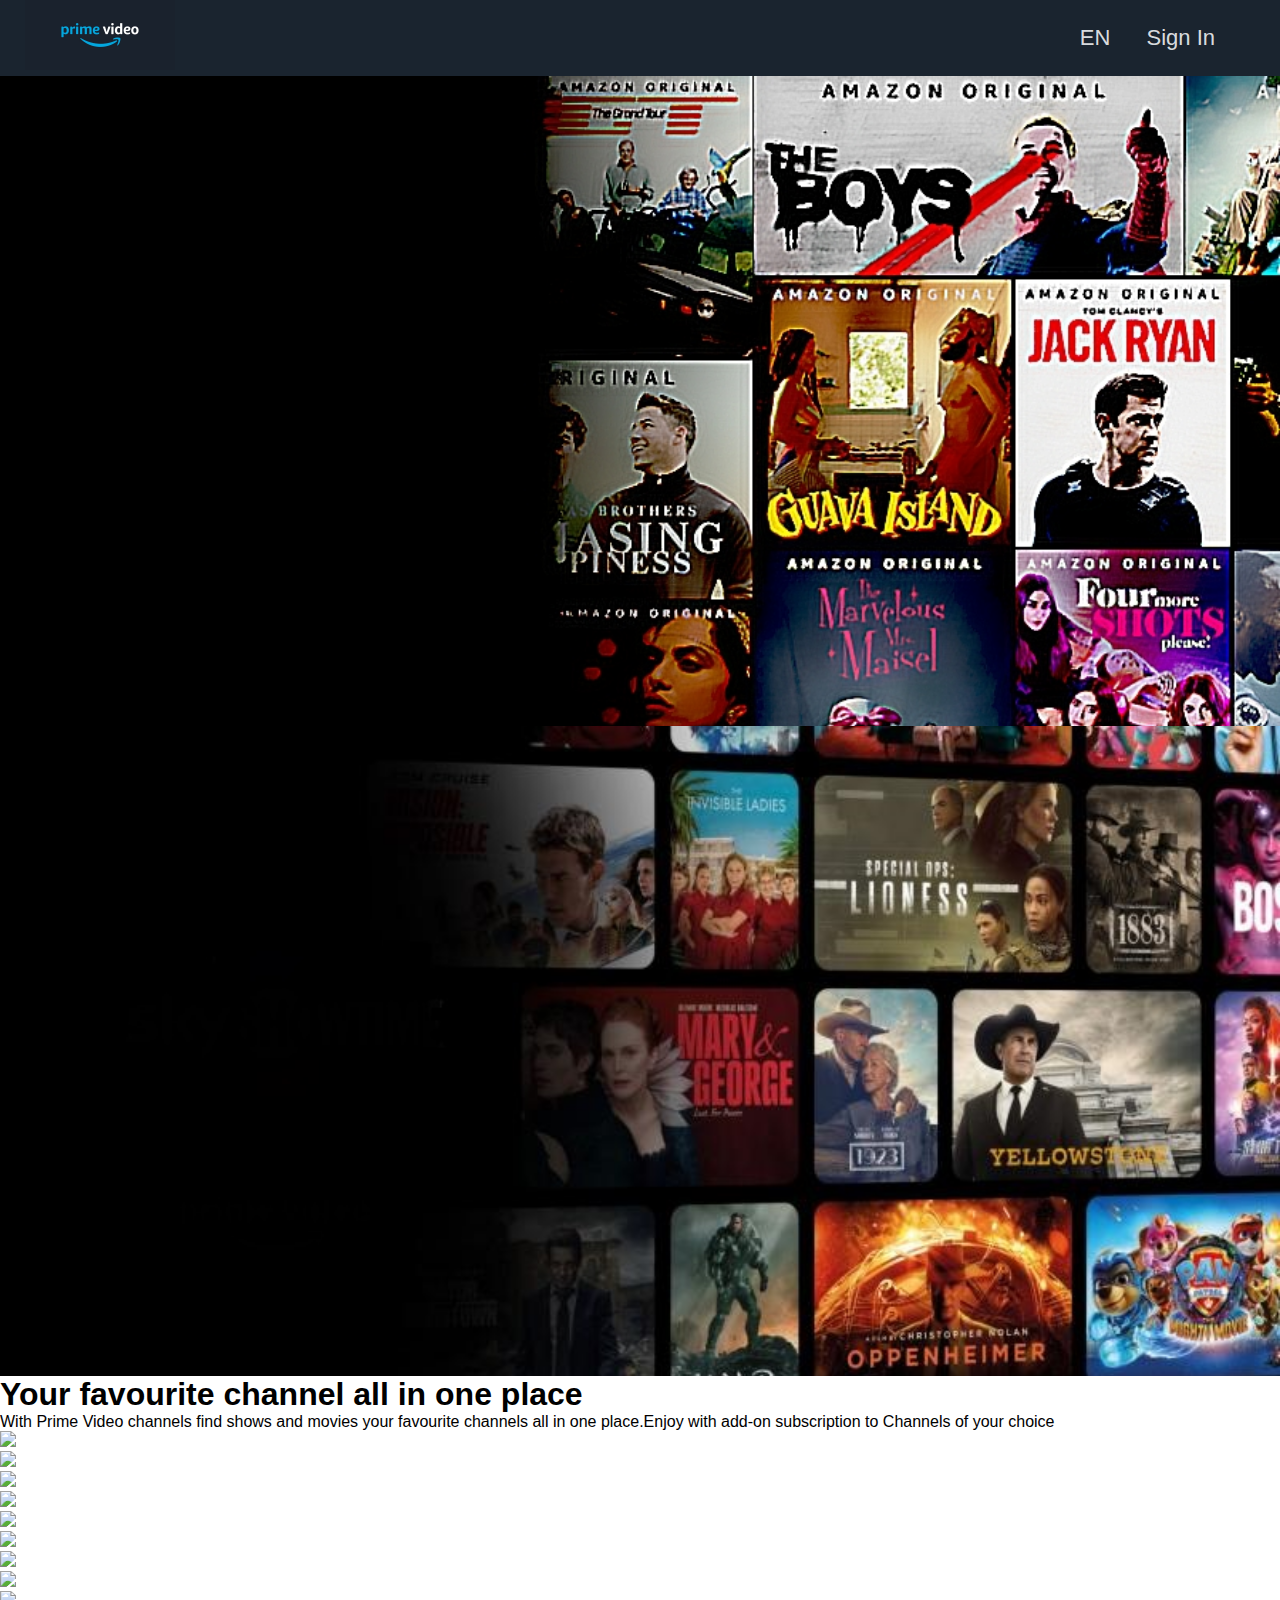
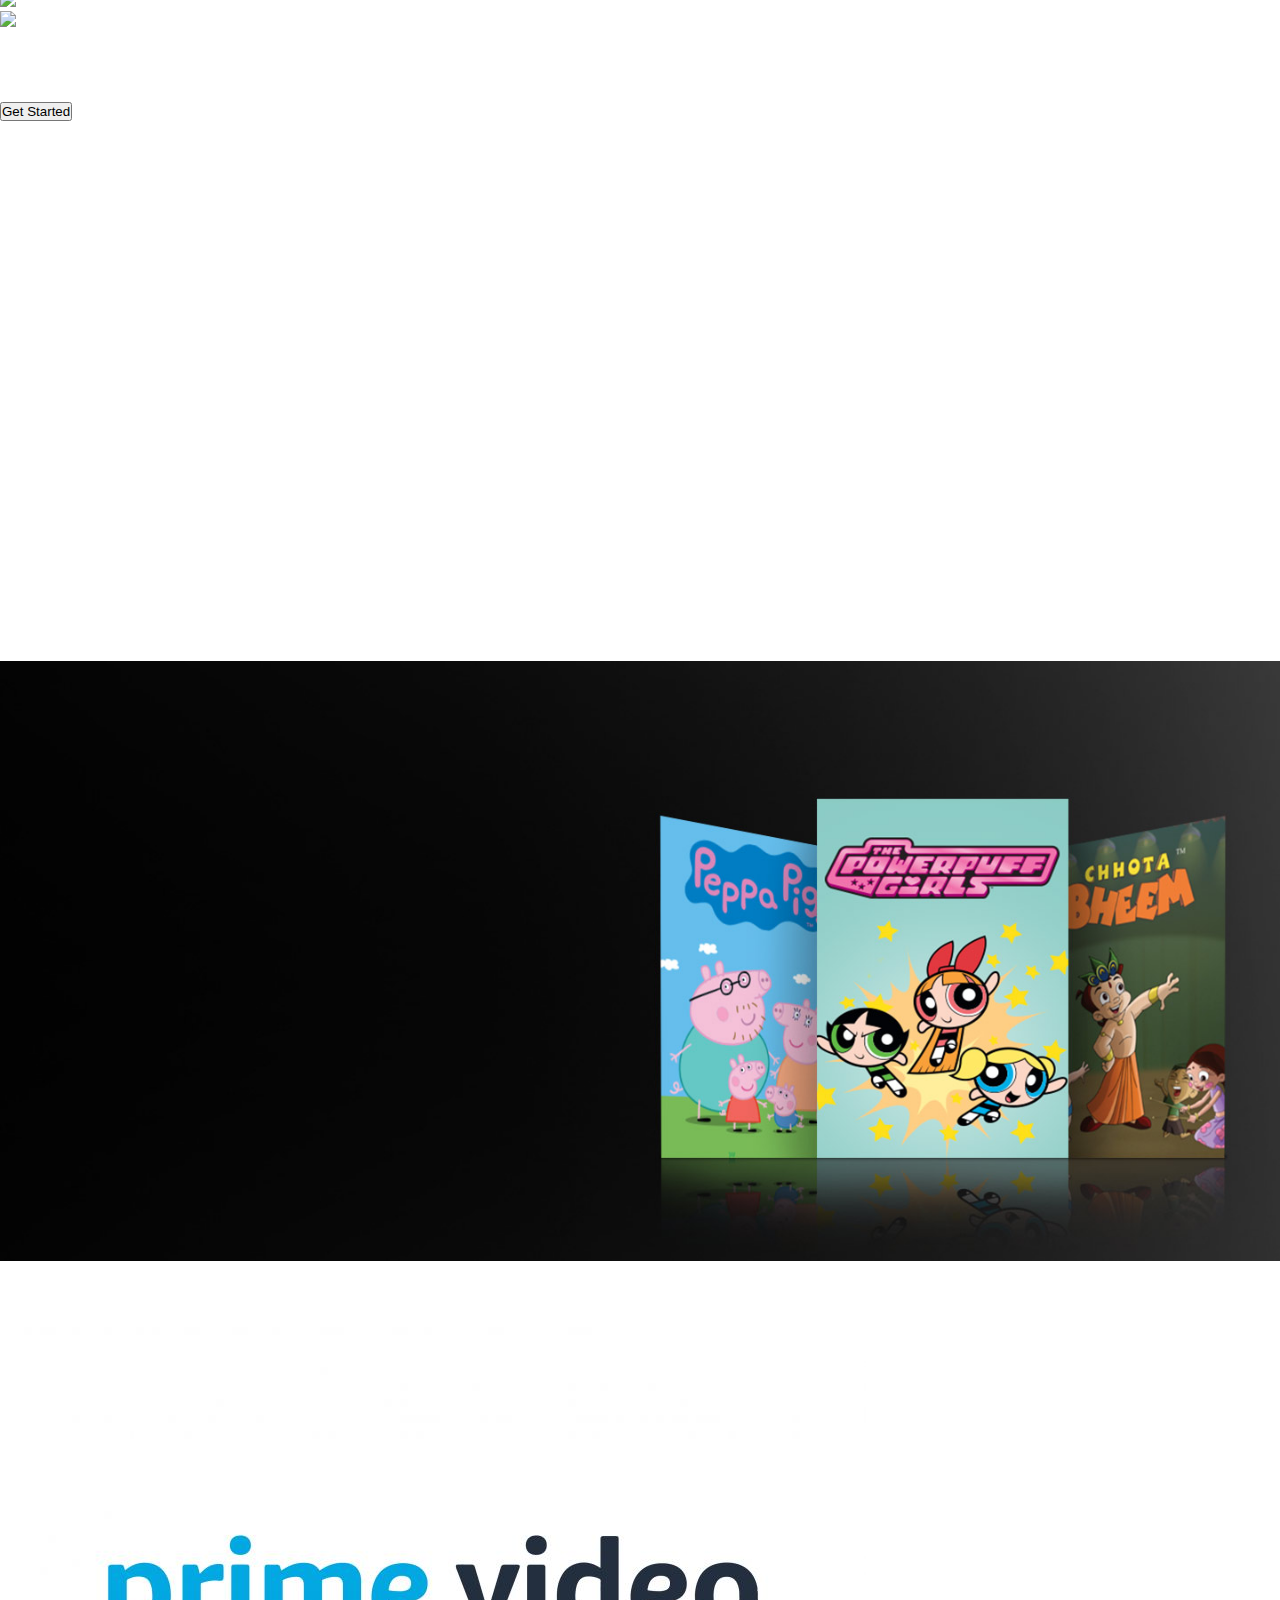
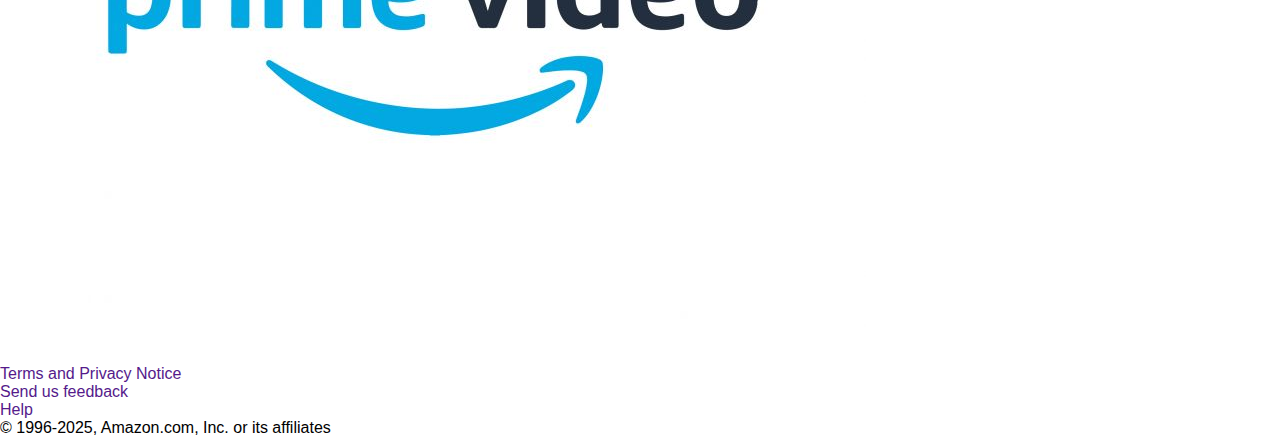
==== index.html @ 1aebb7d3 "first" ====
<!DOCTYPE html>
<html lang="en">
<head>
    <meta charset="UTF-8">
    <meta name="viewport" content="width=device-width, initial-scale=1.0">
    <title>Welcome to Prime Video</title>
    <link rel="shortcut icon" href="img/navicon.jpg" type="image/png">
    <link rel="stylesheet" href="styles.css">
</head>
<body>
    <!-- navigation start -->
    <nav>
     <div class="logo">
        <img src="img/prime.jpg" class="logo-img" alt="prime logo">
     </div>
     <div class="right-menu">
        <a href="">
            <i class="fas fa-globe"></i>
            <label for="lang">EN</label>
            <i class=" fas fa-caret-down arrow-down lang-btn"></i>
        </a>
        <a href>Sign In</a>
     </div>
    </nav>
    <!-- navigation end -->
     <!-- main content start -->
    <header>
        <img src="img/home1.jpg" alt="poster">
        <div class="text-over-image">
            <h1>Welcome to prime video</h1>
            <p>Join Prime to watch the latest movies, TV shows and award-winning Amazon Originals
                Sign in to join Prime</p>
                <button type="submit">Start your 30-day free trial</button>
                <p>With select credit,debit card,,or UPI ID</p>
        </div>
    </header>
    <header>
        <img src="img/home2.jpeg" alt="poster">
        <div class="text-over-image">
            <h1>Movie rentals on prime video</h1>
            <p>Early Access to new movies,before digital subscription</p>
                <button type="submit">Rent Now</button>
        </div>
    </header>
    <section>
        <div class="section">
            <h1>Your favourite channel all in one place</h1>
            <p>With Prime Video channels find shows and movies your favourite 
                channels all in one place.Enjoy with add-on subscription to Channels of your choice
            </p>
        </div>
        <div class="channel-btn">

        </div>
    </section>
    <header class="fire-tv-header">
        <img src="" alt="poster">
        <div class="fire-over-image" id="fire-div">
            <h1 class="fire-head">Even better with fire TV stick</h1>
            <p class="fire-para">
                The biggest movies and TV shows are always better on a big screen SImply plug in
                your Amazon Fire TV stick and stream on ant HDTV.press the voice button on the remote and say 
                the name of the title you want to watch to find it in seconds.
            </p>
            <button type="submit">Get Started</button>
        </div>
    </header>

    <header class="membership-header">
        <img src="img/bheempig.jpg" alt="poster">
        <div class="text-over-image" id="membership-div">
            <h1 class="membership-head">Family Friendly</h1>
            <p class="membership-para">
                With easy to use parental controls and a dedicated kids page,enjoy secure,ad-free 
                kids entertainment.Kids can enjoy popular TV shows like peppa pig
                powerpuff girls,Chota Bheem.
            </p>
            <button type="submit">Get Started</button>
        </div>
    </header>
     <!-- main content end -->
     
      <!-- footer content -->
       <footer>
        <div class="logo">
           <div>
            <img src="img/footerlogo.jpg" alt="footer logo" id="footer-logo">
           </div>
           <div id="copyright">
            <p><a href="">Terms and Privacy Notice</a></p>
            <p><a href="">Send us feedback</a></p>
            <p><a href="">Help</a></p>
            <p class="copy">© 1996-2025, Amazon.com, Inc. or its affiliates</p>
           </div>
        </div>
       </footer>
       <!-- footer end -->
    <script src="script.js"></script>
</body>
</html>
---- styles.css ----
@import url('https://fonts.cdnfonts.com/css/ember');
                
*{
    padding: 0;
    margin: 0;
    box-sizing: border-box;
    font-family: "Amazon Ember",sans-serif;
    list-style: none;
    outline: none;
    text-decoration: none;
}
a{
    cursor: pointer;
}

nav{
    background-color: #1a242f;
    padding: 0px 25px;
    display: flex;
    justify-content: space-between;
    position: sticky;
    width: 100%;
    z-index: 10;
    top: 0;
}

.logo-img{
    width: 150px;
    height: 70px;
    object-fit: cover;
}
    
.right-menu{
    padding: 25px;
    font-size: 22px;
}

.right-menu a{
    padding: 5px 15px;
    color: rgba(242,244,246,0.9);
}

.right-menu label:hover{
    cursor: pointer;
}

.right-menu a:ntn-child(2),
.right-menu > a > label {
    font-size: 18px;
    padding: 0px 3px;
}

.arrow-down{
    font-size: 12px;
}

header{
    position: relative;
    min-width: 320px;
    height: 650px;
    overflow: hidden;
    color: #fff;
}

header > img {
    width: 100%;
    object-fit: cover;
}

text-over-image{
    background-color: rgba(0,0,0,0);
    box-shadow: inset 545px 0px 60px 0px #000;
    width: 45px;
    height: 100%;
    position: absolute;
    top: 45%;
    left: 27%;
    transform: translate(-50%, -50%);
}

.text-over-image > h1{
    font-size: 44px;
    font-weight: 400;
    line-height: 50px;
    margin-top: 100px;
    padding: 20px 0px;
}
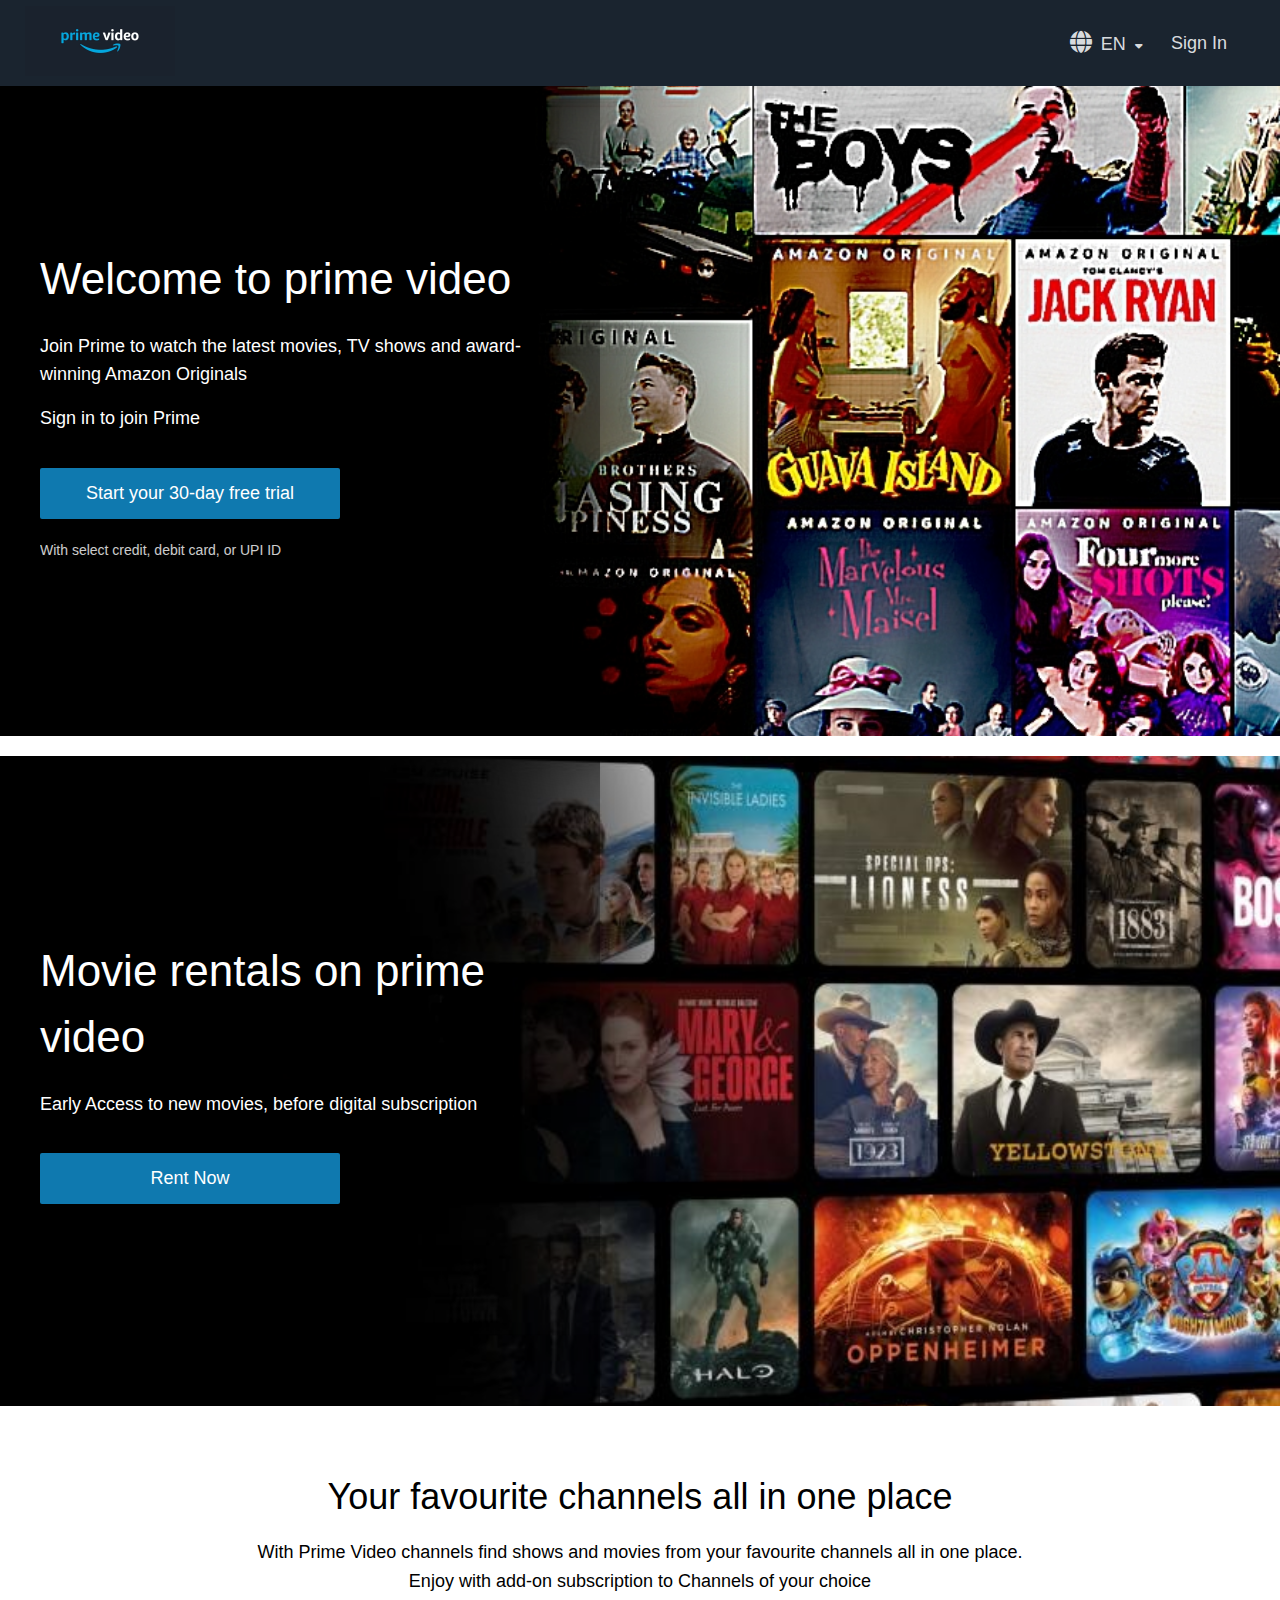
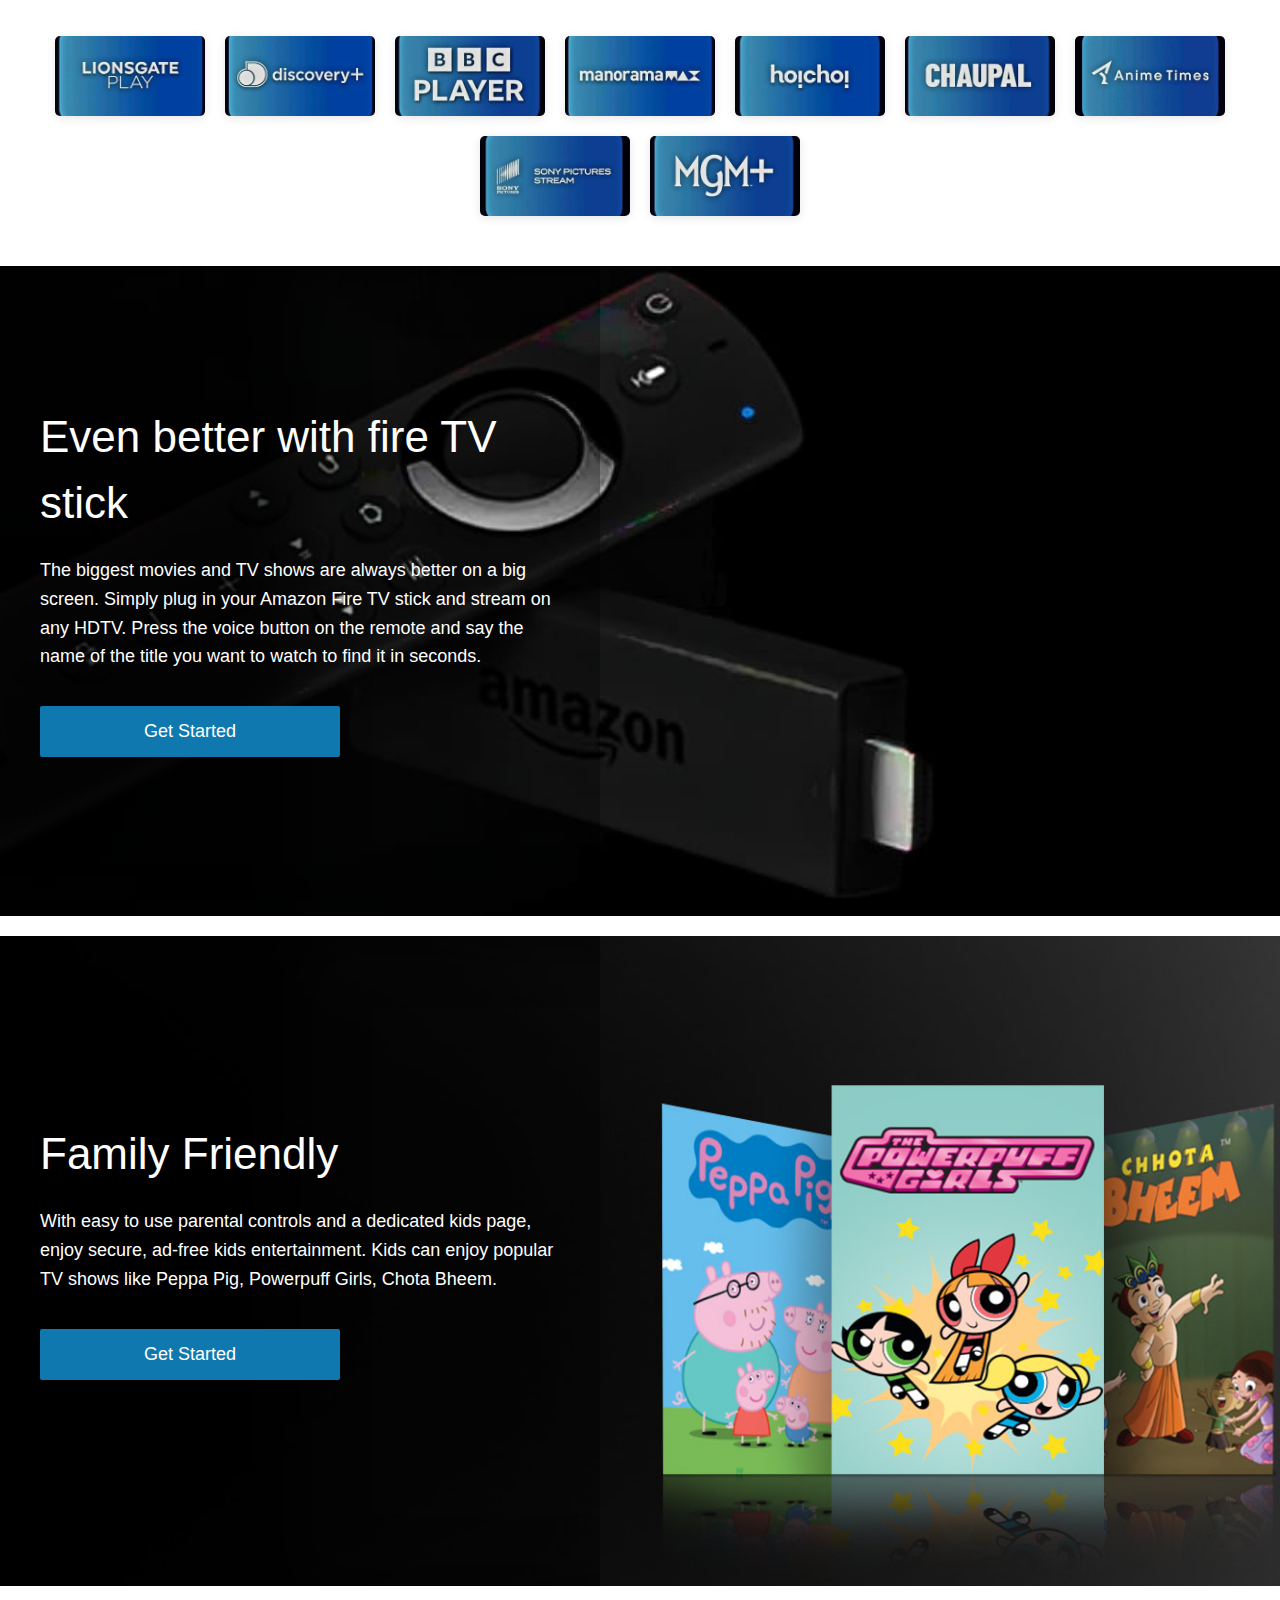
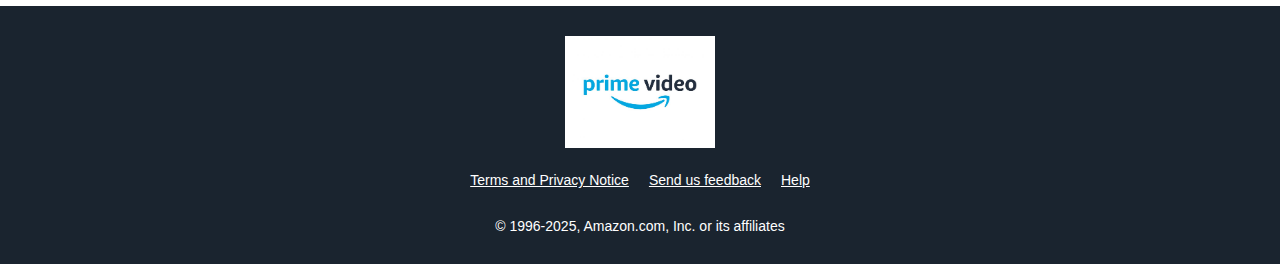
==== commit b065eb38: "create first page" ====
--- a/index.html
+++ b/index.html
@@ -5,6 +5,7 @@
     <meta name="viewport" content="width=device-width, initial-scale=1.0">
     <title>Welcome to Prime Video</title>
     <link rel="shortcut icon" href="img/navicon.jpg" type="image/png">
+    <link rel="stylesheet" href="https://cdnjs.cloudflare.com/ajax/libs/font-awesome/6.4.0/css/all.min.css">
     <link rel="stylesheet" href="styles.css">
 </head>
 <body>
@@ -14,66 +15,66 @@
         <img src="img/prime.jpg" class="logo-img" alt="prime logo">
      </div>
      <div class="right-menu">
-        <a href="">
+        <a href="" class="language-selector">
             <i class="fas fa-globe"></i>
             <label for="lang">EN</label>
-            <i class=" fas fa-caret-down arrow-down lang-btn"></i>
+            <i class="fas fa-caret-down arrow-down lang-btn"></i>
         </a>
-        <a href>Sign In</a>
+        <a href="" class="sign-in">Sign In</a>
      </div>
     </nav>
     <!-- navigation end -->
      <!-- main content start -->
-    <header>
+    <header class="hero-section">
         <img src="img/home1.jpg" alt="poster">
         <div class="text-over-image">
             <h1>Welcome to prime video</h1>
-            <p>Join Prime to watch the latest movies, TV shows and award-winning Amazon Originals
-                Sign in to join Prime</p>
-                <button type="submit">Start your 30-day free trial</button>
-                <p>With select credit,debit card,,or UPI ID</p>
+            <p>Join Prime to watch the latest movies, TV shows and award-winning Amazon Originals</p>
+            <p>Sign in to join Prime</p>
+            <button type="submit">Start your 30-day free trial</button>
+            <p class="small-text">With select credit, debit card, or UPI ID</p>
         </div>
     </header>
-    <header>
+    <header class="hero-section">
         <img src="img/home2.jpeg" alt="poster">
         <div class="text-over-image">
             <h1>Movie rentals on prime video</h1>
-            <p>Early Access to new movies,before digital subscription</p>
-                <button type="submit">Rent Now</button>
+            <p>Early Access to new movies, before digital subscription</p>
+            <button type="submit">Rent Now</button>
         </div>
     </header>
-    <section>
-        <div class="section">
-            <h1>Your favourite channel all in one place</h1>
-            <p>With Prime Video channels find shows and movies your favourite 
-                channels all in one place.Enjoy with add-on subscription to Channels of your choice
+    <section class="channels-section">
+        <div class="section-text">
+            <h1>Your favourite channels all in one place</h1>
+            <p>With Prime Video channels find shows and movies from your favourite 
+                channels all in one place. Enjoy with add-on subscription to Channels of your choice
             </p>
         </div>
         <div class="channel-btn">
-
+            <!-- Channel images will be added by JavaScript -->
         </div>
     </section>
-    <header class="fire-tv-header">
-        <img src="" alt="poster">
-        <div class="fire-over-image" id="fire-div">
+    <header class="fire-tv-header hero-section">
+        <img src="img/remote.jpg" alt="poster">
+        <div class="text-over-image" id="fire-div">
             <h1 class="fire-head">Even better with fire TV stick</h1>
             <p class="fire-para">
-                The biggest movies and TV shows are always better on a big screen SImply plug in
-                your Amazon Fire TV stick and stream on ant HDTV.press the voice button on the remote and say 
+                The biggest movies and TV shows are always better on a big screen. Simply plug in
+                your Amazon Fire TV stick and stream on any HDTV. Press the voice button on the remote and say 
                 the name of the title you want to watch to find it in seconds.
             </p>
             <button type="submit">Get Started</button>
         </div>
     </header>
 
-    <header class="membership-header">
+    <header class="membership-header hero-section">
         <img src="img/bheempig.jpg" alt="poster">
         <div class="text-over-image" id="membership-div">
             <h1 class="membership-head">Family Friendly</h1>
             <p class="membership-para">
-                With easy to use parental controls and a dedicated kids page,enjoy secure,ad-free 
-                kids entertainment.Kids can enjoy popular TV shows like peppa pig
-                powerpuff girls,Chota Bheem.
+                With easy to use parental controls and a dedicated kids page, enjoy secure, ad-free 
+                kids entertainment. Kids can enjoy popular TV shows like Peppa Pig,
+                Powerpuff Girls, Chota Bheem.
             </p>
             <button type="submit">Get Started</button>
         </div>
@@ -82,8 +83,8 @@
      
       <!-- footer content -->
        <footer>
-        <div class="logo">
-           <div>
+        <div class="footer-content">
+           <div class="footer-logo">
             <img src="img/footerlogo.jpg" alt="footer logo" id="footer-logo">
            </div>
            <div id="copyright">
@@ -97,4 +98,5 @@
        <!-- footer end -->
     <script src="script.js"></script>
 </body>
-</html>+</html>
+
--- a/styles.css
+++ b/styles.css
@@ -1,87 +1,337 @@
-   @import url('https://fonts.cdnfonts.com/css/ember');
-                
-*{
-    padding: 0;
-    margin: 0;
-    box-sizing: border-box;
-    font-family: "Amazon Ember",sans-serif;
-    list-style: none;
-    outline: none;
-    text-decoration: none;
-}
-a{
-    cursor: pointer;
-}
-
-nav{
-    background-color: #1a242f;
-    padding: 0px 25px;
-    display: flex;
-    justify-content: space-between;
-    position: sticky;
+@import url("https://fonts.cdnfonts.com/css/ember");
+
+* {
+  padding: 0;
+  margin: 0;
+  box-sizing: border-box;
+  font-family: "Amazon Ember", sans-serif;
+  list-style: none;
+  outline: none;
+  text-decoration: none;
+}
+
+a {
+  cursor: pointer;
+}
+
+body {
+  overflow-x: hidden;
+}
+
+/* Navigation Styles */
+nav {
+  background-color: #1a242f;
+  padding: 0px 25px;
+  display: flex;
+  justify-content: space-between;
+  align-items: center;
+  position: sticky;
+  width: 100%;
+  z-index: 10;
+  top: 0;
+}
+
+.logo-img {
+  width: 150px;
+  height: 70px;
+  object-fit: cover;
+}
+
+.right-menu {
+  padding: 25px;
+  font-size: 22px;
+  display: flex;
+  align-items: center;
+}
+
+.right-menu a {
+  padding: 5px 15px;
+  color: rgba(242, 244, 246, 0.9);
+  margin-left: 10px;
+}
+
+.right-menu label:hover {
+  cursor: pointer;
+}
+
+.right-menu a.sign-in,
+.right-menu > a > label {
+  font-size: 18px;
+  padding: 0px 3px;
+}
+
+.arrow-down {
+  font-size: 12px;
+}
+
+/* Hero Sections */
+.hero-section {
+  position: relative;
+  min-width: 320px;
+  height: 650px;
+  overflow: hidden;
+  color: #fff;
+  margin-bottom: 20px;
+}
+
+.hero-section > img {
+  width: 100%;
+  height: 100%;
+  object-fit: cover;
+}
+
+.text-over-image {
+  background-color: rgba(0, 0, 0, 0.3);
+  box-shadow: inset 300px 0px 60px 0px rgba(0, 0, 0, 0.7);
+  width: 50%;
+  max-width: 600px;
+  height: 100%;
+  position: absolute;
+  top: 0;
+  left: 0;
+  padding: 40px;
+  display: flex;
+  flex-direction: column;
+  justify-content: center;
+}
+
+.text-over-image > h1 {
+  font-size: 44px;
+  font-weight: 400;
+  line-height: 1.5;
+  margin-bottom: 20px;
+  display: block;
+}
+
+.text-over-image > p {
+  font-size: 18px;
+  line-height: 1.6;
+  font-weight: 300;
+  margin-bottom: 15px;
+}
+
+.text-over-image > button {
+  background-color: #0f79af;
+  color: white;
+  border: none;
+  padding: 15px 25px;
+  font-size: 18px;
+  cursor: pointer;
+  margin: 20px 0;
+  border-radius: 2px;
+  transition: background-color 0.3s;
+  max-width: 300px;
+}
+
+.text-over-image > button:hover {
+  background-color: #0c5d86;
+}
+
+.small-text {
+  font-size: 14px !important;
+  opacity: 0.8;
+}
+
+/* Channels Section */
+.channels-section {
+  padding: 50px 20px;
+  background-color: #fff;
+  color: #000;
+  text-align: center;
+}
+
+.section-text {
+  max-width: 800px;
+  margin: 0 auto 40px;
+}
+
+.section-text h1 {
+  font-size: 36px;
+  margin-bottom: 20px;
+  font-weight: 400;
+}
+
+.section-text p {
+  font-size: 18px;
+  line-height: 1.6;
+}
+
+.channel-btn {
+  display: flex;
+  flex-wrap: wrap;
+  justify-content: center;
+  gap: 20px;
+  margin: 0 auto;
+  max-width: 1200px;
+}
+
+.channelDiv {
+  width: 150px;
+  height: 80px;
+  overflow: hidden;
+  border-radius: 5px;
+  box-shadow: 0 2px 10px rgba(0, 0, 0, 0.1);
+  transition: transform 0.3s;
+}
+
+.channelDiv:hover {
+  transform: scale(1.05);
+}
+
+.channelDiv img {
+  width: 100%;
+  height: 100%;
+  object-fit: cover;
+}
+
+/* Footer Styles */
+footer {
+  background-color: #1a242f;
+  color: #fff;
+  padding: 30px 20px;
+}
+
+.footer-content {
+  display: flex;
+  flex-direction: column;
+  align-items: center;
+  max-width: 1200px;
+  margin: 0 auto;
+}
+
+.footer-logo {
+  margin-bottom: 20px;
+}
+
+#footer-logo {
+  width: 150px;
+}
+
+#copyright {
+  display: flex;
+  flex-wrap: wrap;
+  justify-content: center;
+  gap: 20px;
+}
+
+#copyright p {
+  font-size: 14px;
+}
+
+#copyright a {
+  color: #fff;
+  text-decoration: underline;
+}
+
+.copy {
+  margin-top: 10px;
+  width: 100%;
+  text-align: center;
+}
+
+/* Responsive Design */
+@media screen and (max-width: 1024px) {
+  .text-over-image {
+    width: 60%;
+  }
+
+  .text-over-image > h1 {
+    font-size: 36px;
+  }
+}
+
+@media screen and (max-width: 768px) {
+  .hero-section {
+    height: 500px;
+  }
+
+  .text-over-image {
+    width: 70%;
+    box-shadow: inset 200px 0px 60px 0px rgba(0, 0, 0, 0.7);
+  }
+
+  .text-over-image > h1 {
+    font-size: 28px;
+  }
+
+  .text-over-image > p {
+    font-size: 16px;
+  }
+
+  .text-over-image > button {
+    padding: 12px 20px;
+    font-size: 16px;
+  }
+
+  .section-text h1 {
+    font-size: 28px;
+  }
+
+  .channelDiv {
+    width: 120px;
+    height: 70px;
+  }
+}
+
+@media screen and (max-width: 576px) {
+  nav {
+    padding: 0 15px;
+  }
+
+  .logo-img {
+    width: 120px;
+    height: 60px;
+  }
+
+  .right-menu {
+    padding: 15px;
+    font-size: 18px;
+  }
+
+  .hero-section {
+    height: 450px;
+  }
+
+  .text-over-image {
     width: 100%;
-    z-index: 10;
-    top: 0;
-}
-
-.logo-img{
-    width: 150px;
-    height: 70px;
-    object-fit: cover;
-}
-    
-.right-menu{
-    padding: 25px;
-    font-size: 22px;
-}
-
-.right-menu a{
-    padding: 5px 15px;
-    color: rgba(242,244,246,0.9);
-}
-
-.right-menu label:hover{
-    cursor: pointer;
-}
-
-.right-menu a:ntn-child(2),
-.right-menu > a > label {
-    font-size: 18px;
-    padding: 0px 3px;
-}
-
-.arrow-down{
-    font-size: 12px;
-}
-
-header{
-    position: relative;
-    min-width: 320px;
-    height: 650px;
-    overflow: hidden;
-    color: #fff;
-}
-
-header > img {
-    width: 100%;
-    object-fit: cover;
-}
-
-text-over-image{
-    background-color: rgba(0,0,0,0);
-    box-shadow: inset 545px 0px 60px 0px #000;
-    width: 45px;
-    height: 100%;
-    position: absolute;
-    top: 45%;
-    left: 27%;
-    transform: translate(-50%, -50%);
-}
-
-.text-over-image > h1{
-    font-size: 44px;
-    font-weight: 400;
-    line-height: 50px;
-    margin-top: 100px;
-    padding: 20px 0px;
-} +    padding: 20px;
+    box-shadow: inset 0 0 100px 0px rgba(0, 0, 0, 0.8);
+    background-color: rgba(0, 0, 0, 0.5);
+  }
+
+  .text-over-image > h1 {
+    font-size: 24px;
+    margin-bottom: 10px;
+  }
+
+  .text-over-image > p {
+    font-size: 14px;
+    margin-bottom: 10px;
+  }
+
+  .text-over-image > button {
+    padding: 10px 15px;
+    font-size: 14px;
+    margin: 15px 0;
+  }
+
+  .section-text h1 {
+    font-size: 24px;
+  }
+
+  .section-text p {
+    font-size: 16px;
+  }
+
+  .channelDiv {
+    width: 100px;
+    height: 60px;
+  }
+
+  #copyright {
+    flex-direction: column;
+    align-items: center;
+    gap: 10px;
+  }
+}
+
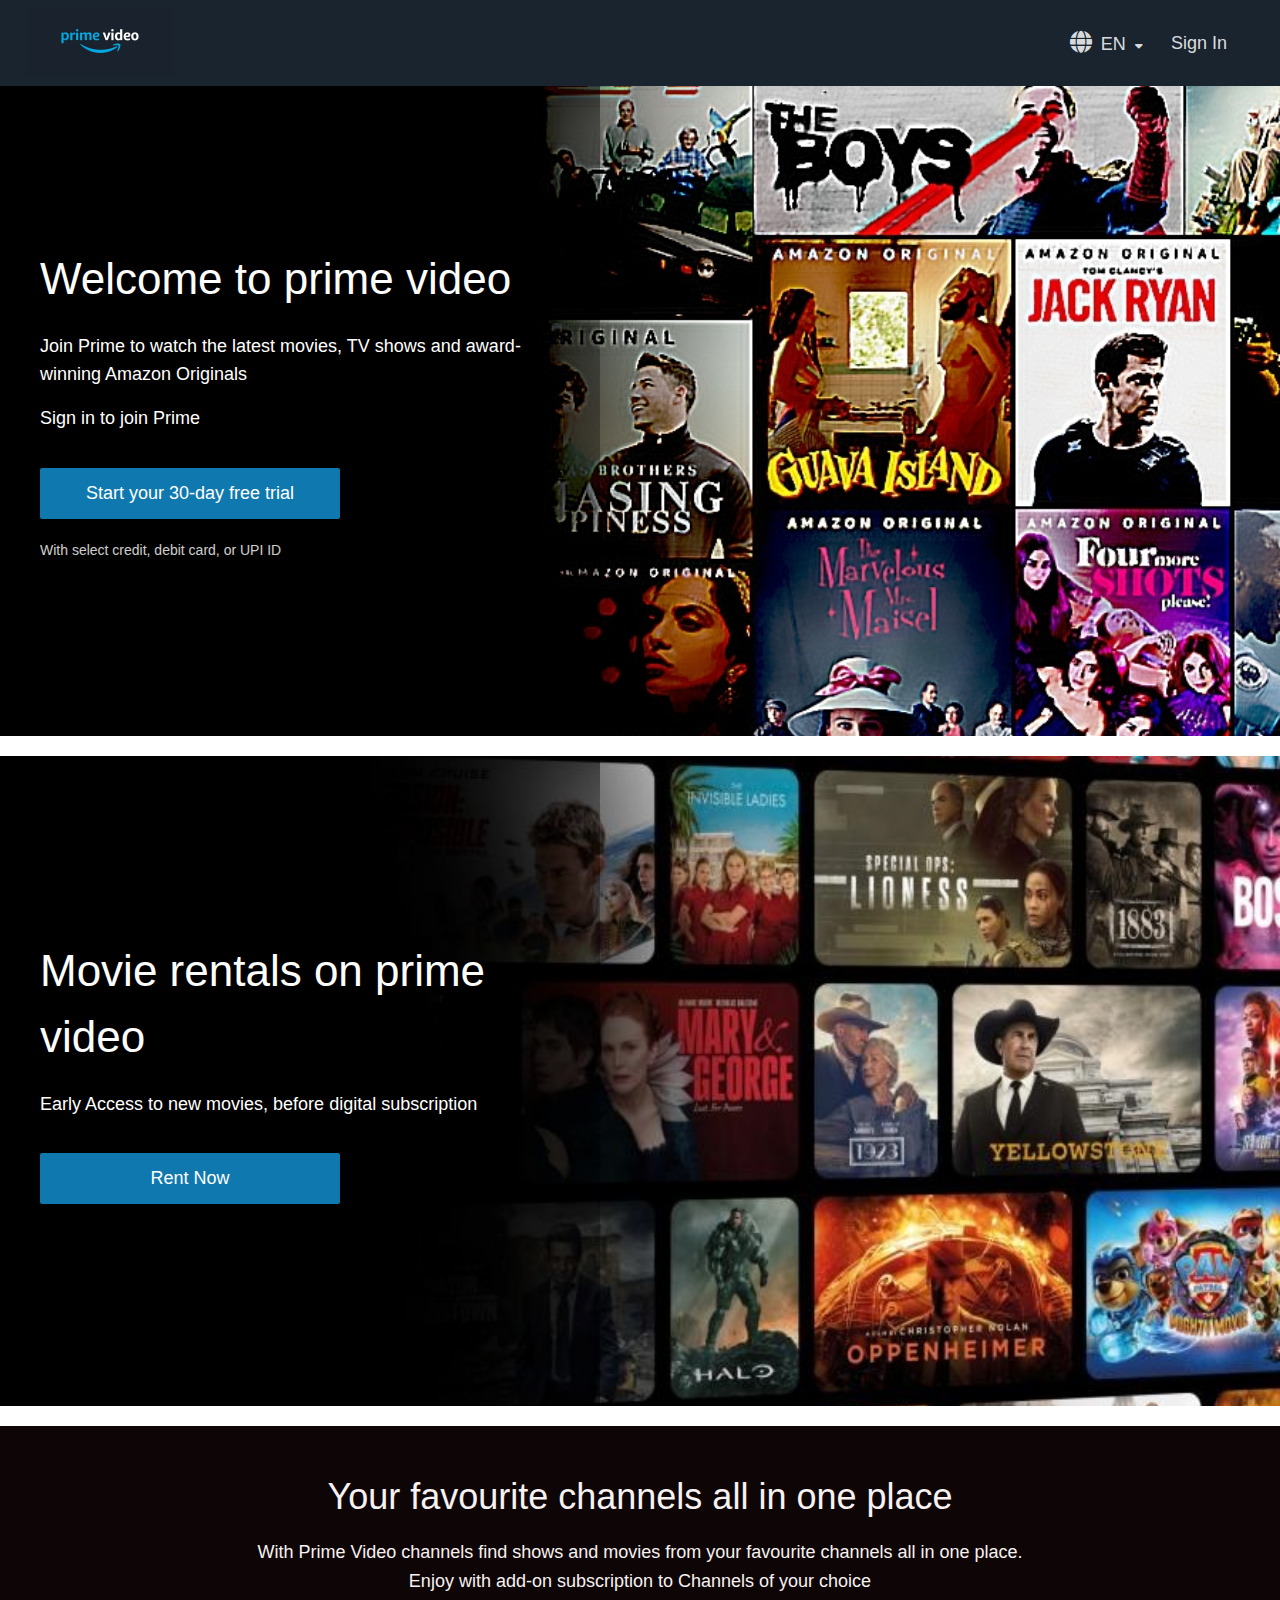
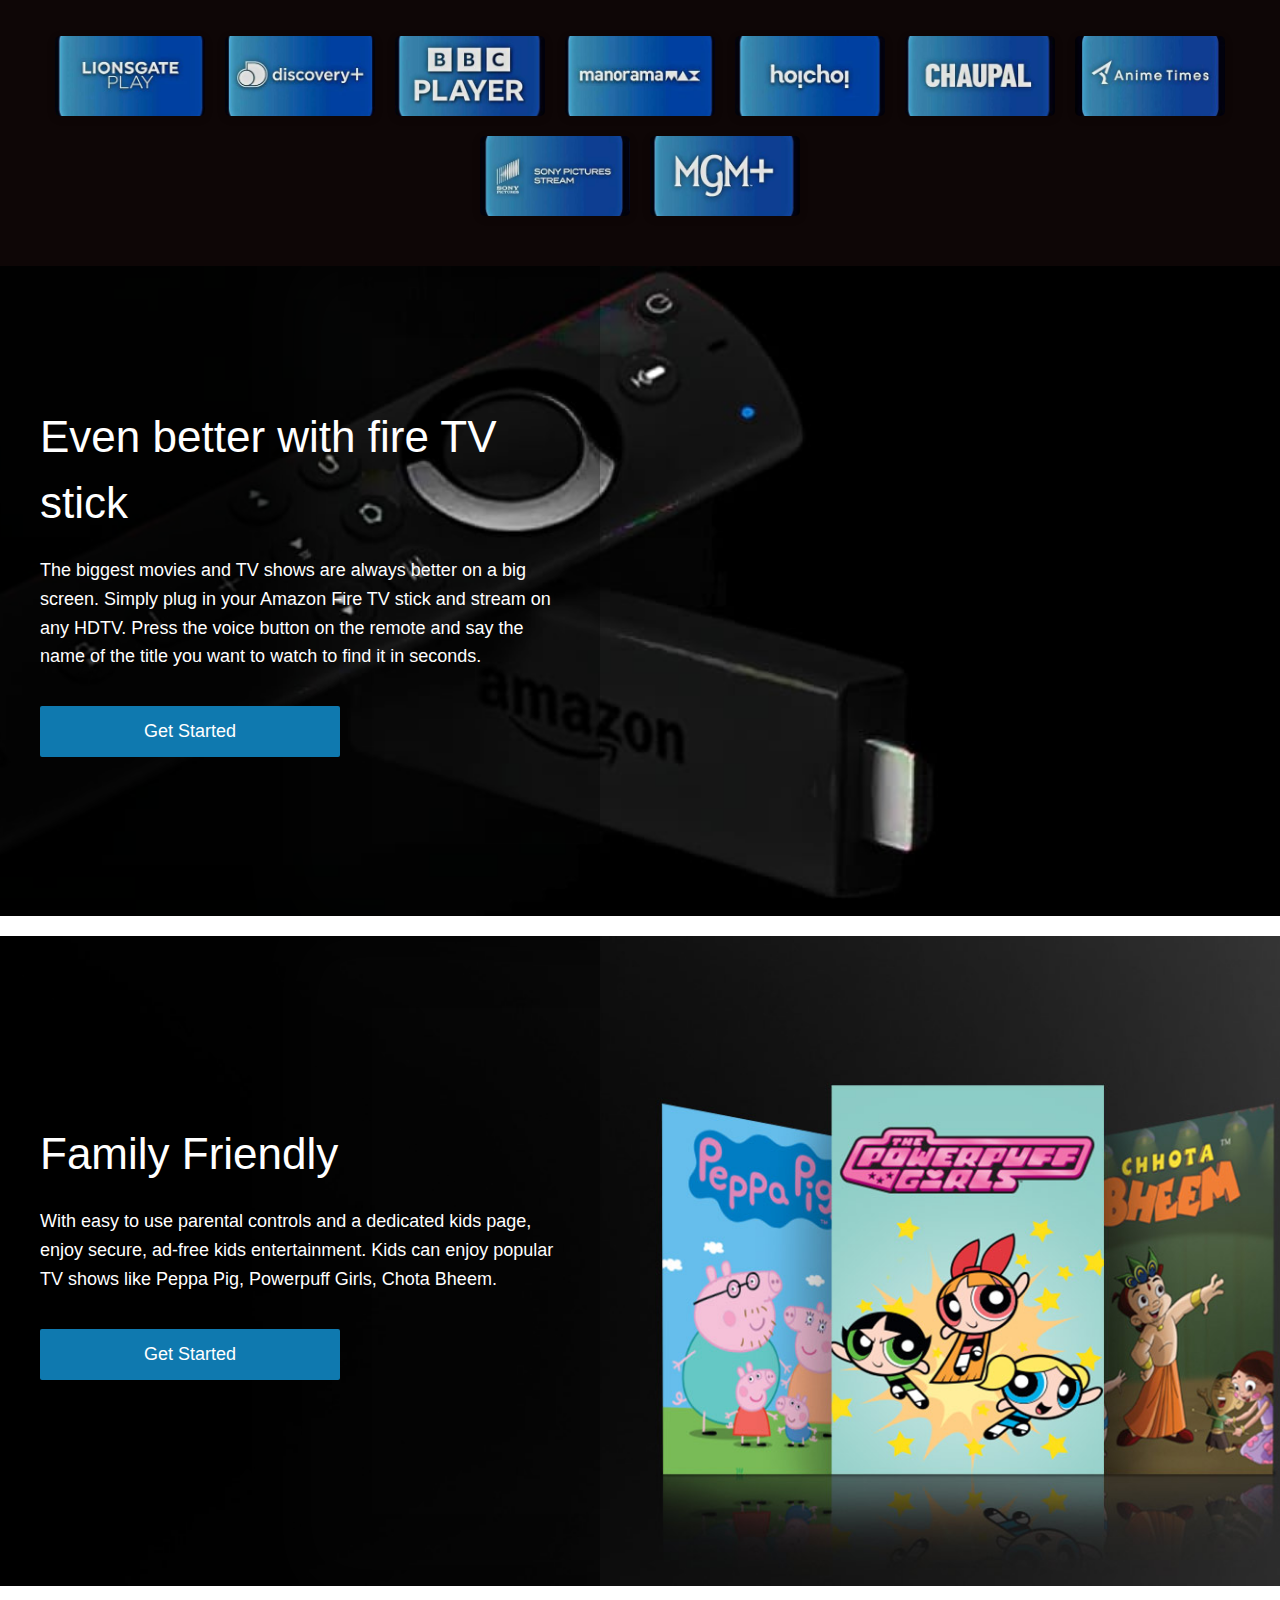
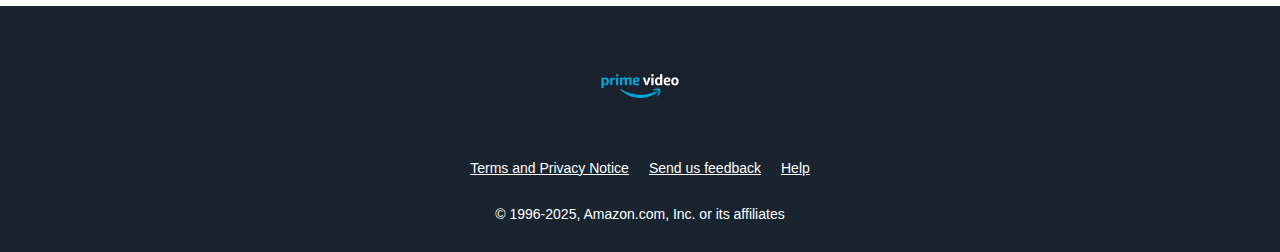
==== commit c317c3b5: "signin page" ====
--- a/index.html
+++ b/index.html
@@ -20,7 +20,7 @@
             <label for="lang">EN</label>
             <i class="fas fa-caret-down arrow-down lang-btn"></i>
         </a>
-        <a href="" class="sign-in">Sign In</a>
+        <a href="accout.html" class="sign-in">Sign In</a>
      </div>
     </nav>
     <!-- navigation end -->
@@ -85,7 +85,7 @@
        <footer>
         <div class="footer-content">
            <div class="footer-logo">
-            <img src="img/footerlogo.jpg" alt="footer logo" id="footer-logo">
+            <img src="img/prime.jpg" alt="footer logo" id="footer-logo">
            </div>
            <div id="copyright">
             <p><a href="">Terms and Privacy Notice</a></p>
--- a/styles.css
+++ b/styles.css
@@ -135,8 +135,8 @@
 /* Channels Section */
 .channels-section {
   padding: 50px 20px;
-  background-color: #fff;
-  color: #000;
+  background-color: #0e0606;
+  color: #f7f1f1;
   text-align: center;
 }
 
@@ -199,6 +199,7 @@
   margin: 0 auto;
 }
 
+  
 .footer-logo {
   margin-bottom: 20px;
 }
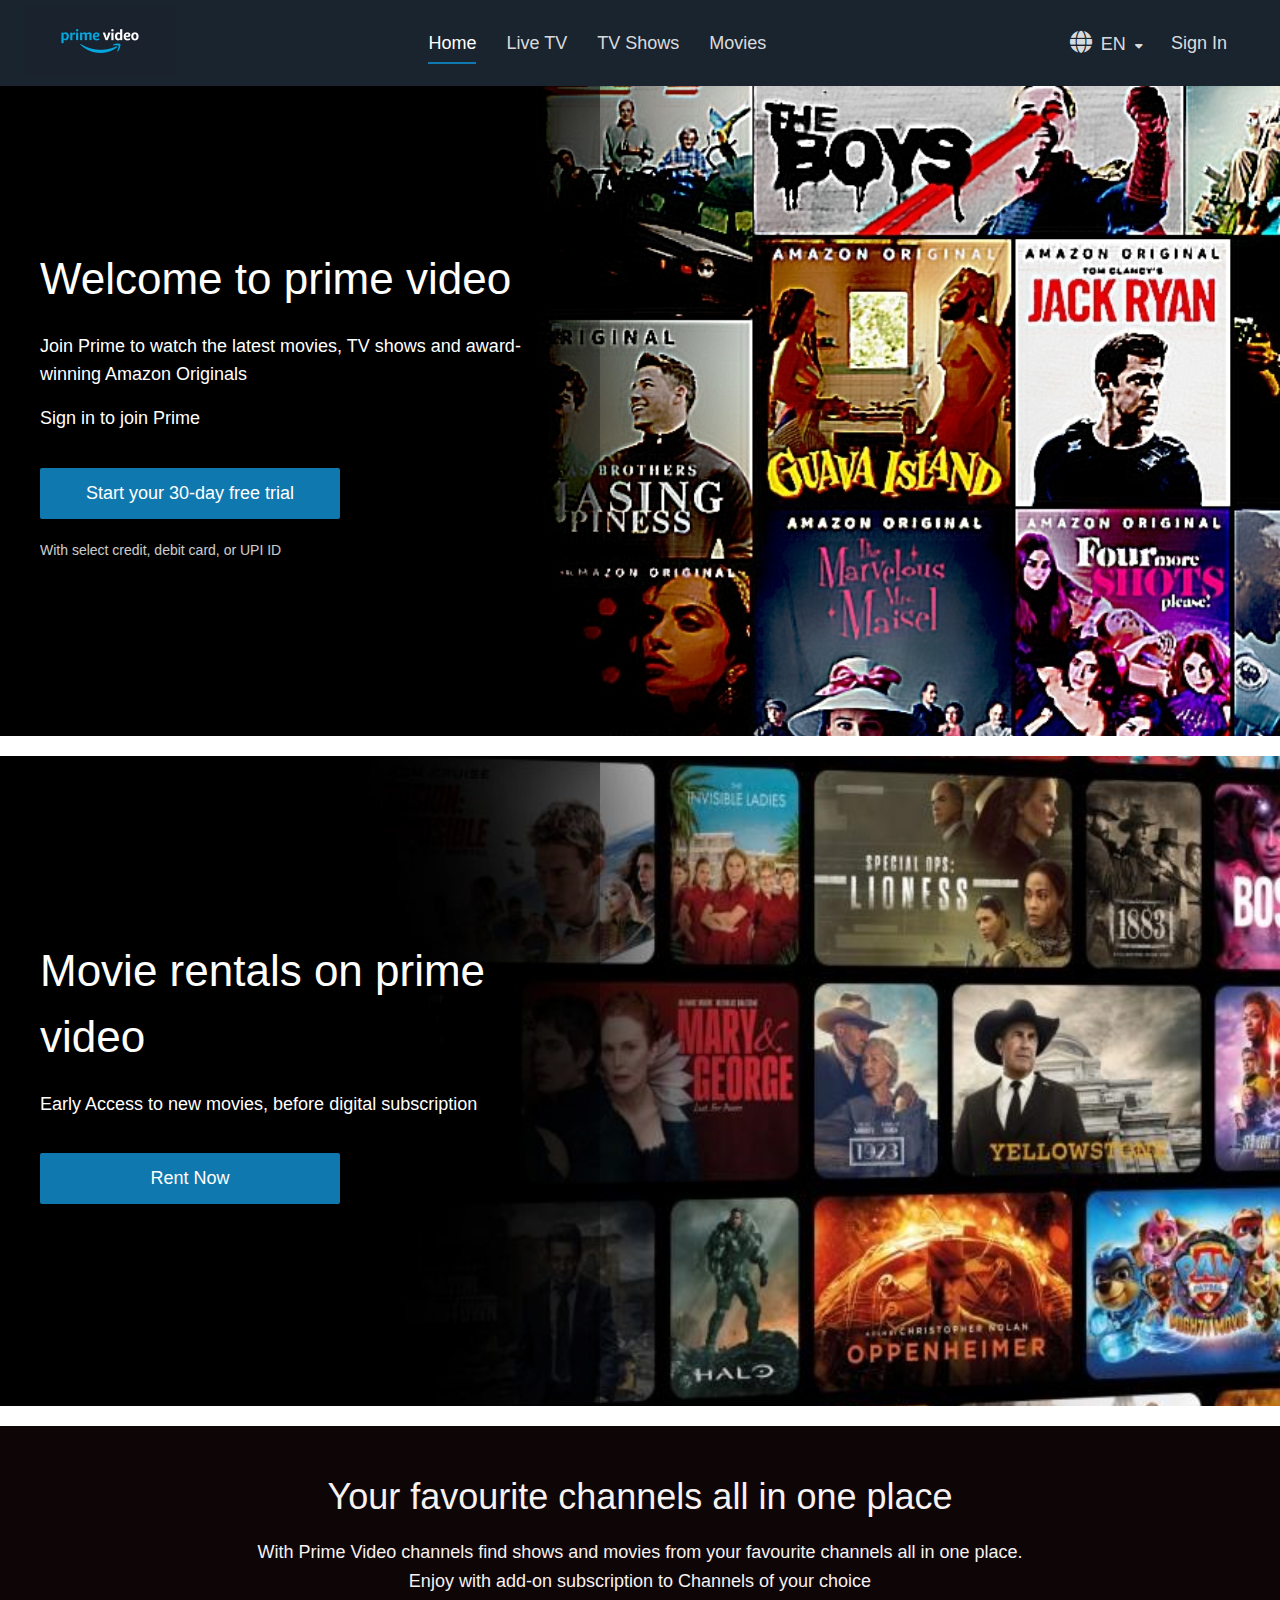
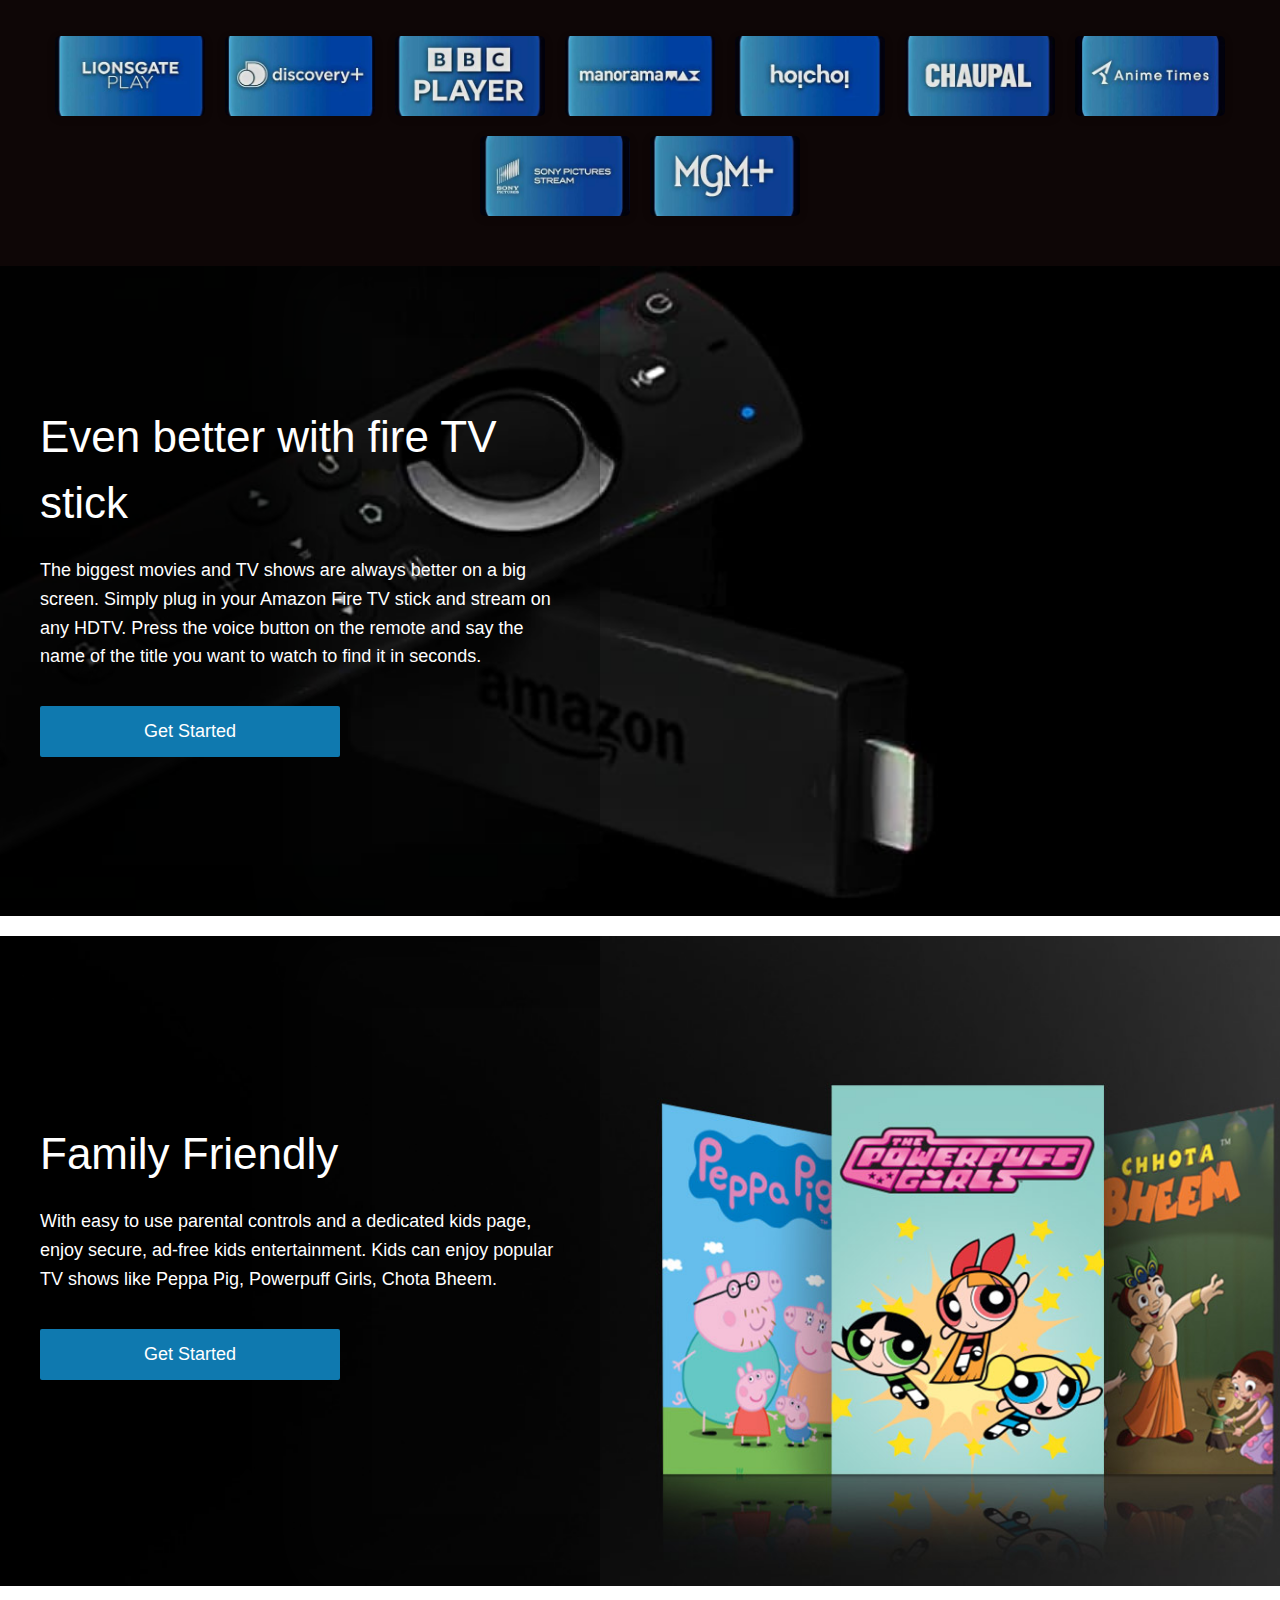
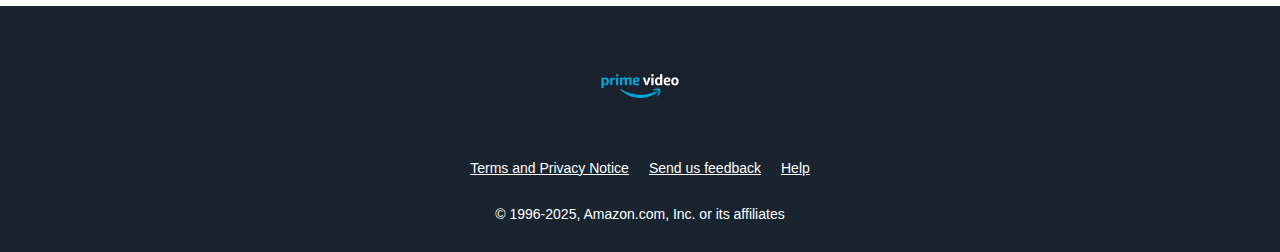
==== commit 8d446f93: "add live tv page" ====
--- a/index.html
+++ b/index.html
@@ -7,12 +7,19 @@
     <link rel="shortcut icon" href="img/navicon.jpg" type="image/png">
     <link rel="stylesheet" href="https://cdnjs.cloudflare.com/ajax/libs/font-awesome/6.4.0/css/all.min.css">
     <link rel="stylesheet" href="styles.css">
+   
 </head>
 <body>
     <!-- navigation start -->
     <nav>
      <div class="logo">
         <img src="img/prime.jpg" class="logo-img" alt="prime logo">
+     </div>
+     <div class="main-nav">
+        <a href="index.html" class="nav-link active">Home</a>
+        <a href="tvlive.html" class="nav-link">Live TV</a>
+        <a href="" class="nav-link">TV Shows</a>
+        <a href="#" class="nav-link">Movies</a>
      </div>
      <div class="right-menu">
         <a href="" class="language-selector">
@@ -22,7 +29,17 @@
         </a>
         <a href="accout.html" class="sign-in">Sign In</a>
      </div>
+     <div class="mobile-menu-toggle">
+        <i class="fas fa-bars"></i>
+     </div>
     </nav>
+    <!-- mobile navigation menu -->
+    <div class="mobile-nav">
+        <a href="#" class="nav-link active">Home</a>
+        <a href="#" class="nav-link">Live TV</a>
+        <a href="#" class="nav-link">TV Shows</a>
+        <a href="#" class="nav-link">Movies</a>
+    </div>
     <!-- navigation end -->
      <!-- main content start -->
     <header class="hero-section">
@@ -88,9 +105,9 @@
             <img src="img/prime.jpg" alt="footer logo" id="footer-logo">
            </div>
            <div id="copyright">
-            <p><a href="">Terms and Privacy Notice</a></p>
-            <p><a href="">Send us feedback</a></p>
-            <p><a href="">Help</a></p>
+            <p><a href="termsprivacy.html">Terms and Privacy Notice</a></p>
+            <p><a href="feedback.html">Send us feedback</a></p>
+            <p><a href="help.html">Help</a></p>
             <p class="copy">© 1996-2025, Amazon.com, Inc. or its affiliates</p>
            </div>
         </div>
@@ -99,4 +116,3 @@
     <script src="script.js"></script>
 </body>
 </html>
-
--- a/styles.css
+++ b/styles.css
@@ -35,6 +35,72 @@
   width: 150px;
   height: 70px;
   object-fit: cover;
+}
+
+/* Main Navigation */
+.main-nav {
+  display: flex;
+  align-items: center;
+}
+
+.main-nav .nav-link {
+  color: rgba(242, 244, 246, 0.9);
+  padding: 25px 15px;
+  font-size: 18px;
+  transition: color 0.3s, border-bottom 0.3s;
+  position: relative;
+}
+
+.main-nav .nav-link:hover,
+.main-nav .nav-link.active {
+  color: #fff;
+}
+
+.main-nav .nav-link.active::after {
+  content: "";
+  position: absolute;
+  bottom: 15px;
+  left: 15px;
+  right: 15px;
+  height: 2px;
+  background-color: #0f79af;
+}
+
+/* Mobile Navigation */
+.mobile-menu-toggle {
+  display: none;
+  color: #fff;
+  font-size: 24px;
+  cursor: pointer;
+}
+
+.mobile-nav {
+  display: none;
+  background-color: #1a242f;
+  flex-direction: column;
+  width: 100%;
+  position: absolute;
+  top: 70px;
+  left: 0;
+  z-index: 9;
+  box-shadow: 0 4px 6px rgba(0, 0, 0, 0.1);
+}
+
+.mobile-nav .nav-link {
+  color: rgba(242, 244, 246, 0.9);
+  padding: 15px 25px;
+  font-size: 18px;
+  border-bottom: 1px solid rgba(255, 255, 255, 0.1);
+}
+
+.mobile-nav .nav-link:hover,
+.mobile-nav .nav-link.active {
+  color: #fff;
+  background-color: rgba(255, 255, 255, 0.05);
+}
+
+.mobile-nav.show {
+  display: flex;
 }
 
 .right-menu {
@@ -199,7 +265,6 @@
   margin: 0 auto;
 }
 
-  
 .footer-logo {
   margin-bottom: 20px;
 }
@@ -242,6 +307,15 @@
 }
 
 @media screen and (max-width: 768px) {
+  /* Navigation responsive */
+  .main-nav {
+    display: none;
+  }
+
+  .mobile-menu-toggle {
+    display: block;
+  }
+
   .hero-section {
     height: 500px;
   }
@@ -287,6 +361,11 @@
   .right-menu {
     padding: 15px;
     font-size: 18px;
+  }
+
+  .right-menu a {
+    padding: 5px 8px;
+    margin-left: 5px;
   }
 
   .hero-section {
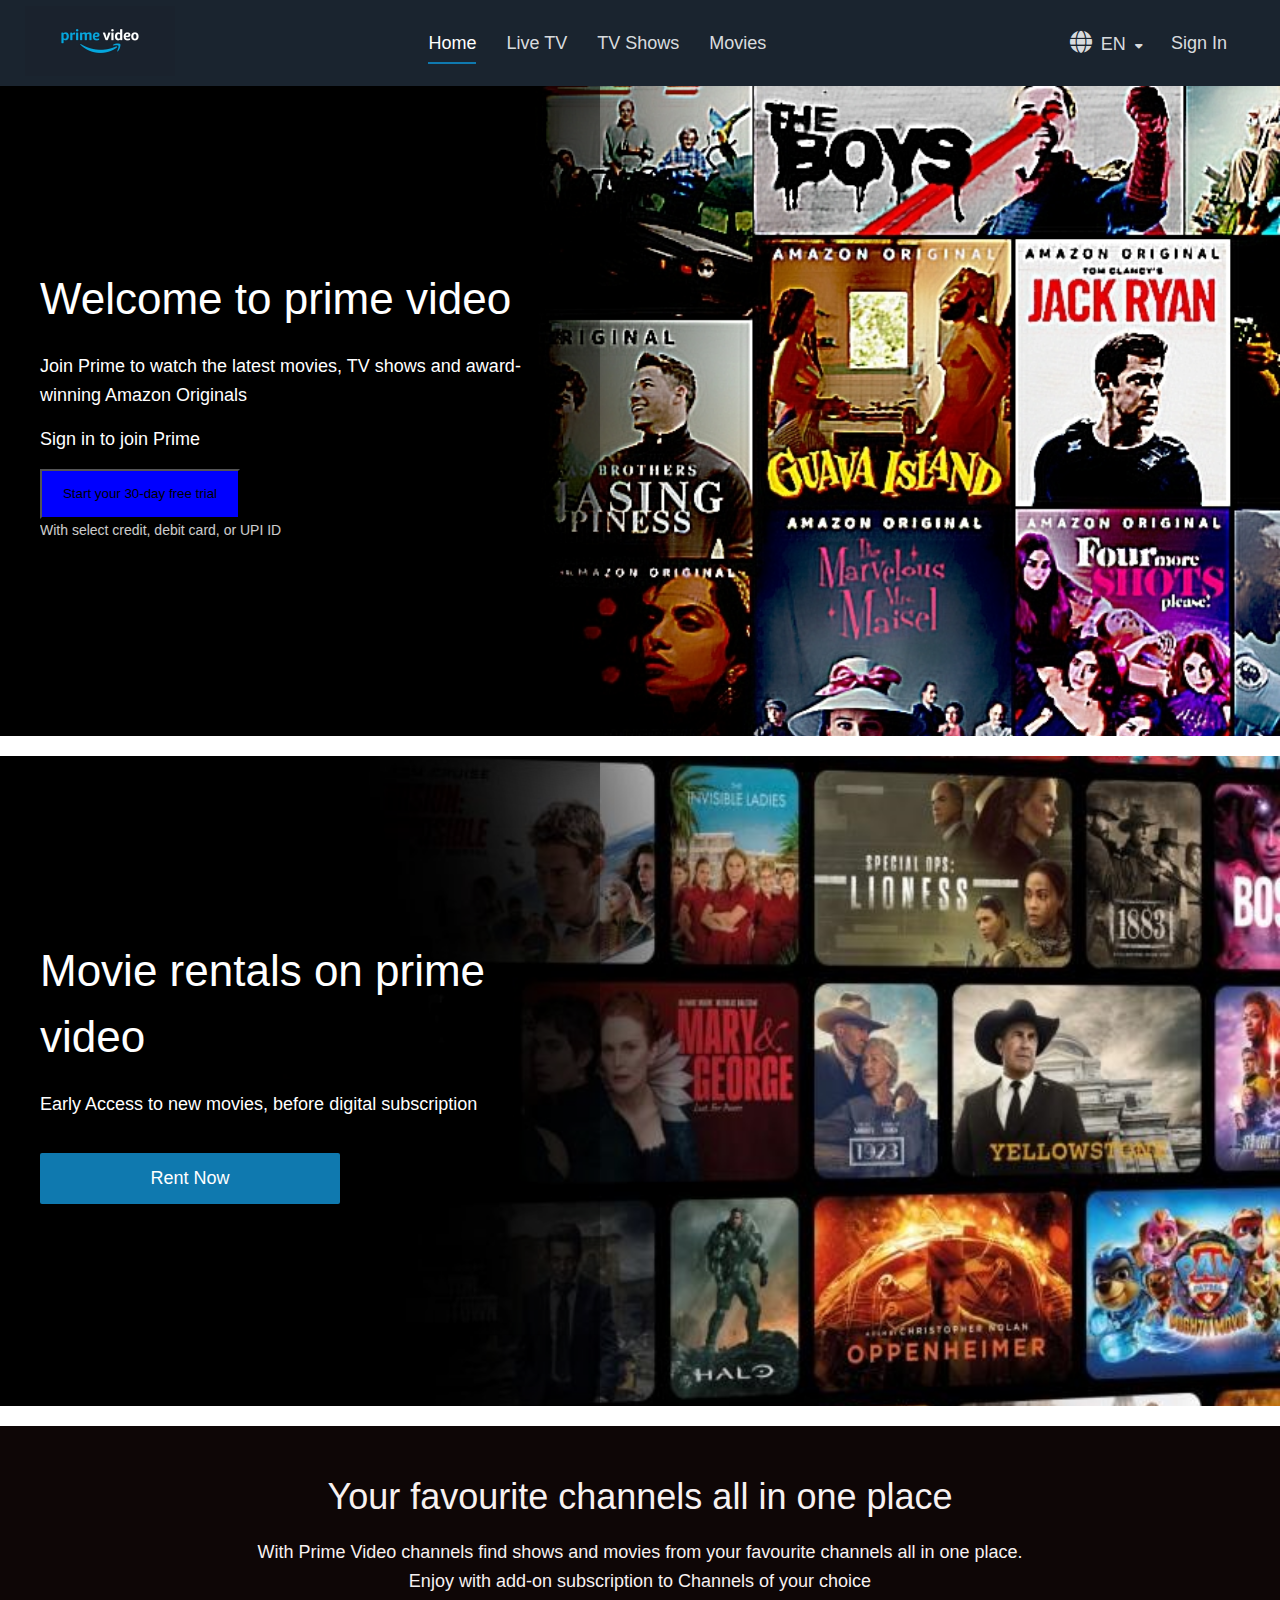
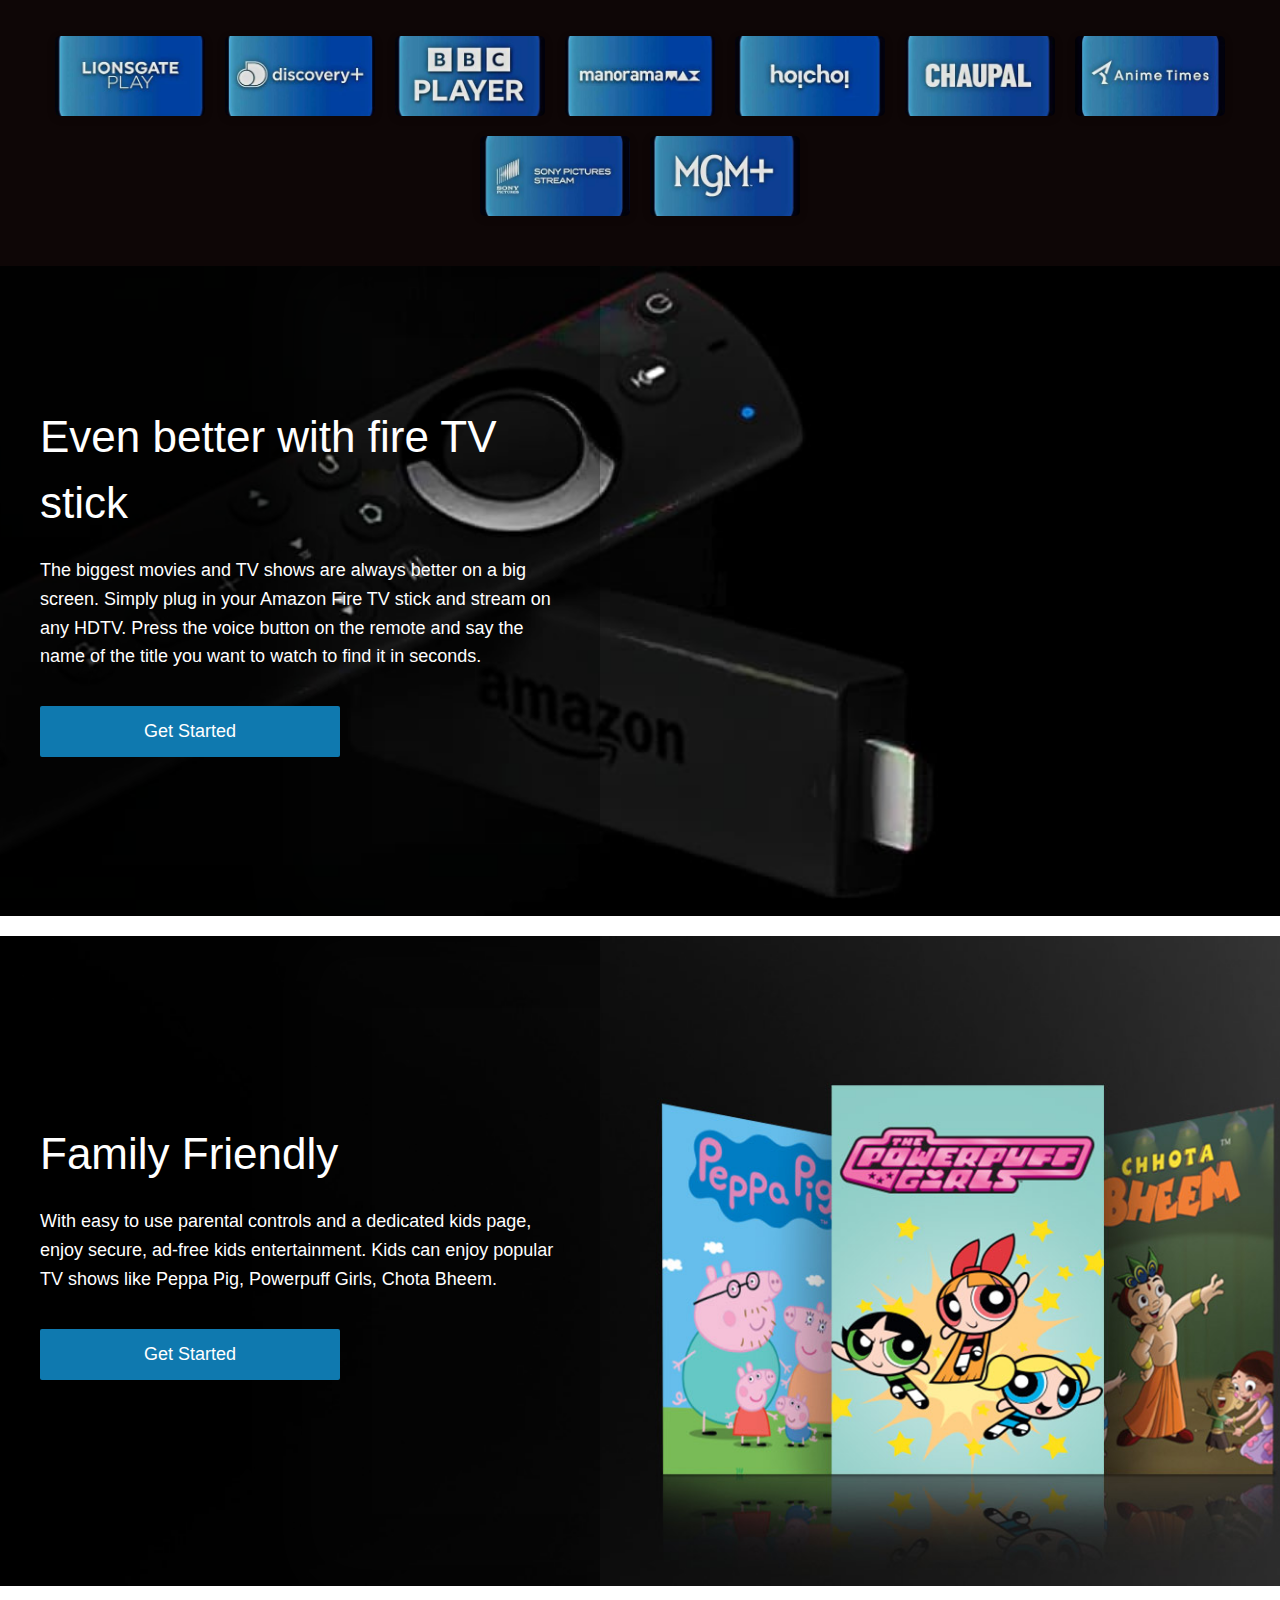
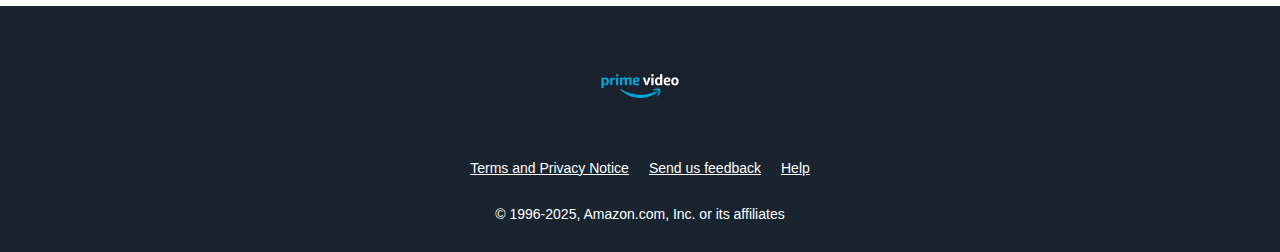
==== commit 22a6d5e8: "completed project" ====
--- a/index.html
+++ b/index.html
@@ -35,10 +35,10 @@
     </nav>
     <!-- mobile navigation menu -->
     <div class="mobile-nav">
-        <a href="#" class="nav-link active">Home</a>
-        <a href="#" class="nav-link">Live TV</a>
-        <a href="#" class="nav-link">TV Shows</a>
-        <a href="#" class="nav-link">Movies</a>
+        <a href="index.html" class="nav-link active">Home</a>
+        <a href="tvlive.html" class="nav-link">Live TV</a>
+        <a href="tvshows.html" class="nav-link">TV Shows</a>
+        <a href="movies.html" class="nav-link">Movies</a>
     </div>
     <!-- navigation end -->
      <!-- main content start -->
@@ -48,7 +48,9 @@
             <h1>Welcome to prime video</h1>
             <p>Join Prime to watch the latest movies, TV shows and award-winning Amazon Originals</p>
             <p>Sign in to join Prime</p>
-            <button type="submit">Start your 30-day free trial</button>
+            <a href="afterSignIn.html">
+            <button type="submit" style="background-color: blue; width: 200px; height: 50px;">Start your 30-day free trial</button>
+            </a>
             <p class="small-text">With select credit, debit card, or UPI ID</p>
         </div>
     </header>
